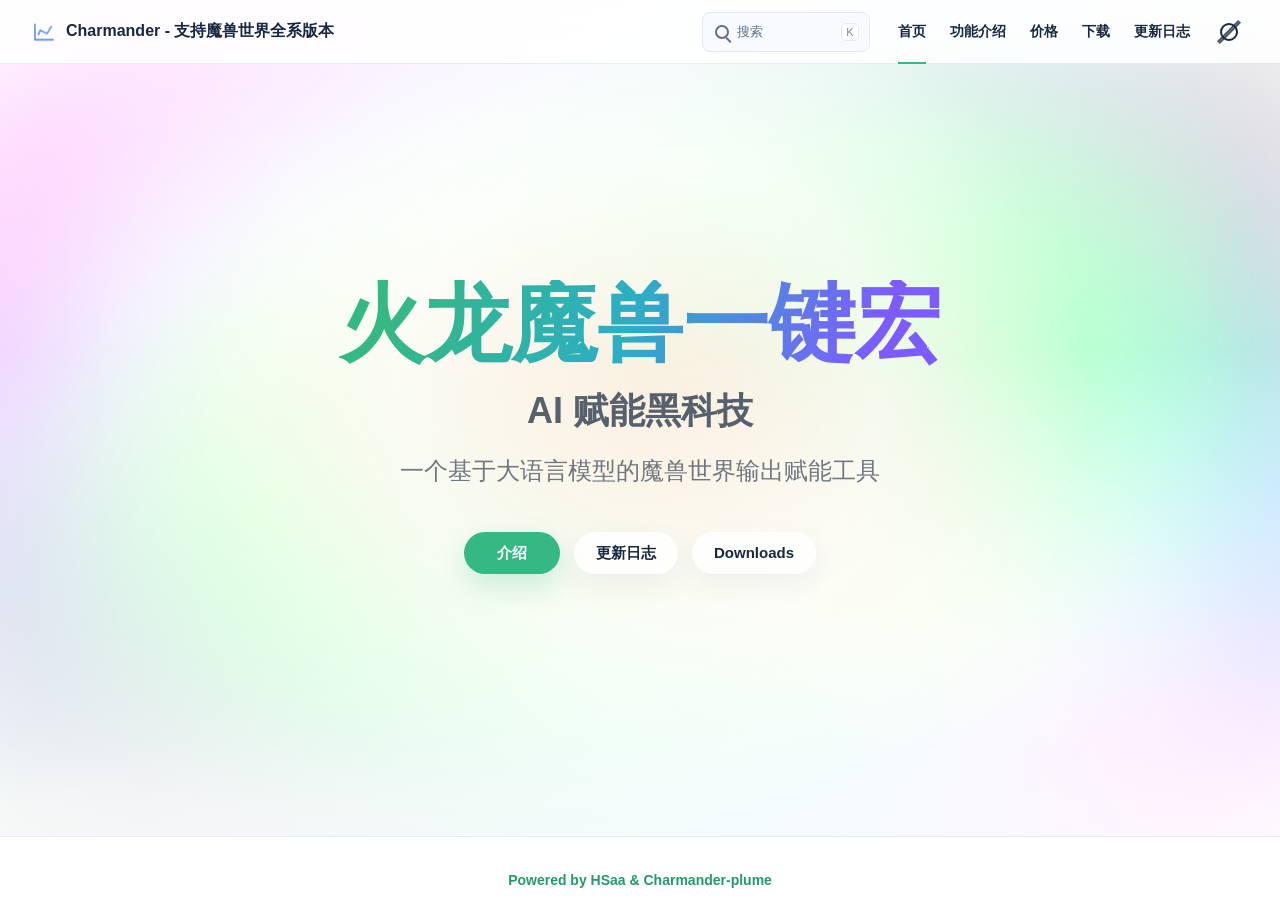
==== index.html @ b6beabe9 "Initial static site deployment" ====
<!doctype html>
<html lang="zh-Hans">
  <head>
    <meta charset="UTF-8" />
    <meta name="viewport" content="width=device-width, initial-scale=1.0" />
    <title>火龙魔兽一键宏 - AI 赋能魔兽世界输出工具 | Charmander</title>
    <meta name="description" content="火龙魔兽一键宏面向魔兽世界正式服、怀旧服和泰坦时光，提供 GSE 一键宏、输出循环、爆发整合、远程调试和售后更新支持。" />
    <meta name="keywords" content="火龙魔兽一键宏,魔兽世界一键宏,GSE宏,魔兽世界输出宏,怀旧服一键宏,正式服一键宏,Charmander" />
    <meta name="robots" content="index,follow" />
    <meta name="author" content="Charmander" />
    <meta name="theme-color" content="#39b884" />
    <link rel="canonical" href="https://www.aiomg.vip/" />
    <link rel="icon" href="./appicon.png" />
    <link rel="preload" as="image" href="./appicon.png" />
    <meta property="og:type" content="website" />
    <meta property="og:locale" content="zh_CN" />
    <meta property="og:site_name" content="Charmander" />
    <meta property="og:title" content="火龙魔兽一键宏 - AI 赋能黑科技" />
    <meta property="og:description" content="支持魔兽世界全系版本的 GSE 一键宏工具，覆盖输出循环、爆发整合、远程调试和售后更新。" />
    <meta property="og:url" content="https://www.aiomg.vip/" />
    <meta property="og:image" content="https://www.aiomg.vip/appicon.png" />
    <meta name="twitter:card" content="summary" />
    <meta name="twitter:title" content="火龙魔兽一键宏" />
    <meta name="twitter:description" content="支持魔兽世界全系版本的 GSE 一键宏工具。" />
    <meta name="twitter:image" content="https://www.aiomg.vip/appicon.png" />
    <script type="application/ld+json">
      {
        "@context": "https://schema.org",
        "@type": "SoftwareApplication",
        "name": "火龙魔兽一键宏",
        "url": "https://www.aiomg.vip/",
        "applicationCategory": "GameApplication",
        "operatingSystem": "Windows",
        "description": "面向魔兽世界正式服、怀旧服和泰坦时光的 GSE 一键宏工具。",
        "publisher": {
          "@type": "Organization",
          "name": "Charmander",
          "logo": {
            "@type": "ImageObject",
            "url": "https://www.aiomg.vip/appicon.png"
          }
        }
      }
    </script>
    <link rel="stylesheet" href="./styles.css?v=20260611-1" />
  </head>
  <body class="home">
    <header class="navbar">
      <div class="navbar-inner">
        <a class="brand" href="./index.html" aria-label="Charmander - 支持魔兽世界全系版本">
          <span class="brand-mark" aria-hidden="true"><img src="./appicon.png" alt="" width="24" height="24" /></span>
          <span class="brand-text">Charmander - 支持魔兽世界全系版本</span>
        </a>
        <div class="nav-right">
          <div class="search" aria-label="搜索"><span class="search-icon" aria-hidden="true"></span><span>搜索</span><kbd>K</kbd></div>
          <nav class="main-nav" aria-label="主导航">
            <a class="active" href="./index.html" aria-current="page">首页</a>
            <a href="./features.html">功能介绍</a>
            <a href="./pricing.html">价格</a>
            <a href="./download.html">下载</a>
            <a href="./changelog.html">更新日志</a>
          </nav>
          <div class="appearance" aria-label="外观" aria-hidden="true"></div>
        </div>
      </div>
    </header>

    <main id="main">
      <section class="hero" aria-labelledby="hero-title">
        <div class="bg-filter" aria-hidden="true">
          <canvas id="tint-plate" width="36" height="36"></canvas>
        </div>
        <div class="hero-content">
          <h1 id="hero-title">火龙魔兽一键宏</h1>
          <p class="tagline">AI 赋能黑科技</p>
          <p class="description">一个基于大语言模型的魔兽世界输出赋能工具</p>
          <div class="actions" aria-label="主要操作">
            <a class="btn primary" href="./features.html">介绍</a>
            <a class="btn secondary" href="./changelog.html">更新日志</a>
            <a class="btn secondary" href="./download.html">Downloads</a>
          </div>
        </div>
      </section>
    </main>

    <footer class="footer">
      <span>Powered by HSaa &amp; Charmander-plume</span>
    </footer>
    <script src="./script.js?v=20260611-1" defer></script>
  </body>
</html>
---- styles.css ----
:root {
  --bg: #ffffff;
  --bg-soft: #f7fbff;
  --bg-card: rgba(255, 255, 255, .88);
  --text: #18283f;
  --muted: #607086;
  --muted-2: #7a8798;
  --line: #e5ebf4;
  --brand: #36b883;
  --brand-dark: #239a68;
  --blue: #3369ff;
  --cyan: #21b9ee;
  --violet: #7c5cff;
  --danger: #e5484d;
  --shadow: 0 16px 44px rgba(28, 46, 74, .08);
  --shadow-soft: 0 10px 30px rgba(28, 46, 74, .06);
  --radius: 8px;
  --header-height: 64px;
  color: var(--text);
  background: var(--bg);
  font-family: ui-sans-serif, -apple-system, BlinkMacSystemFont, "Segoe UI", "PingFang SC", "Microsoft YaHei", "Noto Sans CJK SC", Arial, sans-serif;
}

* {
  box-sizing: border-box;
}

html {
  min-width: 320px;
  background: var(--bg);
  scroll-padding-top: var(--header-height);
}

body {
  margin: 0;
  min-height: 100vh;
  color: var(--text);
  background:
    radial-gradient(circle at 18% 12%, rgba(51, 105, 255, .12), transparent 30%),
    radial-gradient(circle at 82% 16%, rgba(54, 184, 131, .12), transparent 30%),
    linear-gradient(180deg, #f8fcff 0%, #fff 420px);
  font-family: inherit;
  font-size: 16px;
  line-height: 1.65;
  text-rendering: optimizeLegibility;
  -webkit-font-smoothing: antialiased;
}

body.home {
  background: #fff;
}

a {
  color: inherit;
  text-decoration: none;
}

img {
  max-width: 100%;
  height: auto;
}

.navbar {
  position: fixed;
  inset: 0 0 auto;
  z-index: 50;
  height: var(--header-height);
  border-bottom: 1px solid var(--line);
  background: rgba(255, 255, 255, .88);
  backdrop-filter: saturate(180%) blur(14px);
}

.navbar-inner {
  display: flex;
  align-items: center;
  justify-content: space-between;
  max-width: 1376px;
  height: 100%;
  margin: 0 auto;
  padding: 0 32px;
}

.brand {
  display: inline-flex;
  align-items: center;
  min-width: 0;
  height: 100%;
  font-size: 16px;
  font-weight: 800;
  white-space: nowrap;
}

.brand-mark {
  display: inline-flex;
  flex: 0 0 auto;
  width: 24px;
  height: 24px;
  margin-right: 10px;
}

.brand-mark img {
  display: block;
  width: 24px;
  height: 24px;
}

.brand-text {
  overflow: hidden;
  text-overflow: ellipsis;
}

.nav-right,
.main-nav {
  display: flex;
  align-items: center;
  height: 100%;
}

.nav-right {
  gap: 8px;
}

.search {
  display: inline-flex;
  align-items: center;
  gap: 8px;
  width: 168px;
  height: 40px;
  margin-right: 8px;
  border: 1px solid var(--line);
  border-radius: var(--radius);
  padding: 0 10px 0 12px;
  color: var(--muted);
  background: rgba(248, 250, 253, .92);
  font-size: 13px;
}

.search-icon {
  width: 14px;
  height: 14px;
  border: 2px solid currentColor;
  border-radius: 50%;
  position: relative;
  flex: 0 0 auto;
}

.search-icon::after {
  content: "";
  position: absolute;
  right: -5px;
  bottom: -4px;
  width: 7px;
  height: 2px;
  border-radius: 999px;
  background: currentColor;
  transform: rotate(45deg);
}

.search span:nth-child(2) {
  min-width: 0;
  flex: 1;
  overflow: hidden;
  text-overflow: ellipsis;
  white-space: nowrap;
}

kbd {
  min-width: 18px;
  height: 18px;
  border: 1px solid var(--line);
  border-radius: 4px;
  padding: 0 4px;
  color: var(--muted-2);
  background: #fff;
  font: inherit;
  font-size: 11px;
  line-height: 16px;
  text-align: center;
}

.main-nav a {
  position: relative;
  display: inline-flex;
  align-items: center;
  height: 100%;
  padding: 0 12px;
  color: var(--text);
  font-size: 14px;
  font-weight: 700;
}

.main-nav a:hover {
  color: var(--brand);
}

.main-nav a.active::after {
  content: "";
  position: absolute;
  right: 12px;
  bottom: -1px;
  left: 12px;
  height: 2px;
  background: var(--brand);
}

.appearance {
  position: relative;
  width: 38px;
  height: 38px;
  border-radius: 50%;
}

.appearance::before,
.appearance::after {
  content: "";
  position: absolute;
  inset: 10px;
  border: 2px solid var(--text);
  border-radius: 50%;
}

.appearance::after {
  inset: 4px 17px;
  border-width: 0 2px;
  border-radius: 0;
  transform: rotate(45deg);
  opacity: .8;
}

.footer {
  border-top: 1px solid var(--line);
  padding: 32px 24px;
  color: var(--muted);
  text-align: center;
  font-size: 14px;
}

.footer span {
  color: var(--brand-dark);
  font-weight: 700;
}

.section-kicker {
  margin: 0 0 12px;
  color: var(--brand);
  font-size: 13px;
  font-weight: 900;
  letter-spacing: 0;
}

.page-hero h1,
.hero h1 {
  letter-spacing: 0;
}

.home .footer {
  background: #fff;
}

.hero {
  position: relative;
  display: grid;
  place-items: center;
  min-height: calc(100vh - 64px);
  padding: calc(var(--header-height) + 60px) 24px 106px;
  overflow: hidden;
  text-align: center;
}

.bg-filter,
.bg-filter canvas {
  position: absolute;
  inset: 0;
  width: 100%;
  height: 100%;
}

.bg-filter canvas {
  image-rendering: auto;
  filter: blur(52px) saturate(1.22);
  transform: scale(1.12);
}

.bg-filter::after {
  content: "";
  position: absolute;
  inset: 0;
  background:
    radial-gradient(circle at 50% 47%, rgba(255, 255, 255, .36), rgba(255, 255, 255, .62) 31%, transparent 58%),
    linear-gradient(180deg, rgba(255, 255, 255, .72), rgba(255, 255, 255, .08) 42%, rgba(255, 255, 255, .82) 96%);
}

.hero-content {
  position: relative;
  z-index: 1;
  display: grid;
  justify-items: center;
}

.hero h1 {
  margin: 0;
  font-size: clamp(48px, 7vw, 86px);
  font-weight: 900;
  line-height: 1;
  background: linear-gradient(110deg, var(--brand) 10%, #2caec4 48%, var(--violet) 88%);
  -webkit-background-clip: text;
  background-clip: text;
  color: transparent;
}

.tagline {
  margin: 22px 0 0;
  color: rgba(24, 40, 63, .72);
  font-size: clamp(25px, 3.2vw, 36px);
  font-weight: 900;
  line-height: 1.25;
}

.description {
  max-width: 720px;
  margin: 18px 0 0;
  color: rgba(24, 40, 63, .62);
  font-size: clamp(18px, 2.1vw, 24px);
  font-weight: 500;
}

.actions {
  display: flex;
  justify-content: center;
  flex-wrap: wrap;
  gap: 14px;
  margin-top: 42px;
}

.btn {
  display: inline-flex;
  align-items: center;
  justify-content: center;
  min-width: 96px;
  min-height: 42px;
  border-radius: 999px;
  padding: 0 22px;
  font-size: 15px;
  font-weight: 900;
}

.btn.primary {
  color: #fff;
  background: var(--brand);
  box-shadow: 0 12px 30px rgba(54, 184, 131, .24);
}

.btn.secondary {
  color: var(--text);
  background: rgba(255, 255, 255, .84);
  box-shadow: var(--shadow-soft);
}

.feature-main,
.shop-main,
.download-main,
.changelog-main {
  max-width: 1160px;
  min-height: calc(100vh - var(--header-height));
  margin: 0 auto;
  padding: calc(var(--header-height) + 58px) 32px 76px;
}

.page-hero {
  display: grid;
  grid-template-columns: minmax(0, 1fr) 310px;
  gap: 34px;
  align-items: end;
  padding-bottom: 30px;
}

.page-hero h1 {
  max-width: 800px;
  margin: 0;
  color: var(--text);
  font-size: clamp(38px, 5vw, 56px);
  font-weight: 900;
  line-height: 1.1;
}

.lead,
.page-hero p:not(.section-kicker),
.download-hero-copy > p:not(.section-kicker),
.changelog-hero p:not(.section-kicker) {
  max-width: 740px;
  margin: 18px 0 0;
  color: var(--muted);
  font-size: 18px;
  line-height: 1.8;
}

.feature-hero h1 {
  background: linear-gradient(115deg, var(--brand) 18%, #2ab7c8 54%, var(--violet) 88%);
  -webkit-background-clip: text;
  background-clip: text;
  color: transparent;
}

.feature-hero-panel,
.release-summary,
.download-version-card,
.feature-section.clean,
.feature-section.tips,
.feature-section.compliance,
.shop-panel,
.download-panel,
.download-support,
.release-grid div,
.release-card,
.download-card {
  border: 1px solid var(--line);
  border-radius: var(--radius);
  background: var(--bg-card);
  box-shadow: var(--shadow-soft);
}

.feature-hero-panel,
.release-summary,
.download-version-card {
  padding: 22px;
}

.feature-hero-panel div {
  padding: 14px 0;
  border-bottom: 1px solid var(--line);
}

.feature-hero-panel div:first-child {
  padding-top: 0;
}

.feature-hero-panel div:last-child {
  padding-bottom: 0;
  border-bottom: 0;
}

.panel-label,
.release-summary span,
.release-summary em,
.download-version-card span,
.download-version-card em {
  display: block;
  color: var(--muted-2);
  font-size: 13px;
  font-style: normal;
  font-weight: 800;
}

.feature-hero-panel strong {
  color: var(--text);
  font-size: 16px;
}

.feature-section {
  border-top: 1px solid var(--line);
  padding: 44px 0;
}

.feature-section.clean,
.feature-section.tips,
.feature-section.compliance {
  border-top: 1px solid var(--line);
  margin: 18px 0 36px;
  padding: 30px;
}

.section-heading {
  margin-bottom: 24px;
}

.section-heading h2,
.feature-section h2 {
  margin: 0;
  color: var(--text);
  font-size: 30px;
  font-weight: 900;
  line-height: 1.25;
}

.rich-copy {
  display: grid;
  grid-template-columns: repeat(2, minmax(0, 1fr));
  gap: 22px;
}

.rich-copy p,
.feature-section p {
  margin: 0;
  color: var(--muted);
  line-height: 1.85;
}

.capability-grid {
  display: grid;
  grid-template-columns: repeat(3, minmax(0, 1fr));
  gap: 16px;
}

.capability-card,
.audience-list div,
.support-item {
  border: 1px solid var(--line);
  border-radius: var(--radius);
  background: #fff;
  box-shadow: 0 10px 28px rgba(28, 46, 74, .05);
}

.capability-card {
  min-height: 230px;
  padding: 24px;
}

.card-index,
.download-card-icon,
.release-version {
  display: inline-flex;
  align-items: center;
  justify-content: center;
  border-radius: 999px;
  color: #fff;
  background: var(--blue);
  font-size: 13px;
  font-weight: 900;
}

.card-index {
  min-width: 38px;
  height: 28px;
}

.capability-card h3 {
  margin: 18px 0 10px;
  font-size: 22px;
  line-height: 1.3;
}

.capability-card p {
  color: var(--muted);
}

.split,
.compliance {
  display: grid;
  grid-template-columns: 280px minmax(0, 1fr);
  gap: 40px;
  align-items: start;
}

.split-heading {
  display: grid;
  align-content: start;
  gap: 10px;
}

.split-heading h2 {
  margin: 0;
}

.audience-list {
  display: grid;
  gap: 12px;
}

.audience-list div,
.support-item {
  padding: 18px 20px;
}

.audience-list strong {
  display: block;
  margin-bottom: 4px;
  font-size: 17px;
}

.audience-list span,
.support-item {
  color: var(--muted);
  line-height: 1.7;
}

.support-grid {
  display: grid;
  grid-template-columns: repeat(5, minmax(0, 1fr));
  gap: 14px;
}

.support-item {
  min-height: 128px;
  font-weight: 800;
}

.compliance {
  background: #fff8e8;
}

.tips span {
  display: inline-block;
  margin-top: 12px;
  color: var(--text);
  font-size: 14px;
  font-weight: 900;
}

.shop-header {
  display: flex;
  align-items: center;
  justify-content: space-between;
  gap: 24px;
  min-height: 104px;
  border-radius: var(--radius);
  padding: 24px 28px;
  color: #fff;
  background: linear-gradient(120deg, #2f66ff 0%, #4f83ff 48%, #22b8ee 100%);
  box-shadow: 0 18px 42px rgba(51, 105, 255, .22);
}

.shop-title {
  display: flex;
  align-items: center;
  gap: 16px;
}

.shop-logo {
  display: grid;
  place-items: center;
  width: 54px;
  height: 54px;
  border-radius: 14px;
  background: rgba(255, 255, 255, .92);
}

.shop-title h1 {
  margin: 0;
  font-size: 30px;
  font-weight: 900;
  line-height: 1.2;
}

.shop-title p {
  margin: 6px 0 0;
  color: rgba(255, 255, 255, .86);
  font-size: 14px;
}

.shop-actions,
.download-contact-list {
  display: flex;
  align-items: center;
  justify-content: flex-end;
  gap: 12px;
  flex-wrap: wrap;
}

.online-badge {
  position: relative;
  display: inline-flex;
  align-items: center;
  gap: 9px;
  min-height: 46px;
  border: 1px solid rgba(255, 255, 255, .72);
  border-radius: 999px;
  padding: 6px 14px 6px 8px;
  color: #12243d;
  background: rgba(255, 255, 255, .94);
  box-shadow: 0 10px 24px rgba(16, 38, 95, .12);
  font-size: 14px;
  font-weight: 800;
}

.contact-icon {
  position: relative;
  display: inline-grid;
  place-items: center;
  flex: 0 0 auto;
  width: 32px;
  height: 32px;
  border-radius: 50%;
  color: #fff;
  box-shadow: 0 6px 14px rgba(16, 38, 95, .18);
}

.qq-logo {
  background: linear-gradient(145deg, #35b9ff, #1172e8);
}

.qq-logo::before {
  content: "QQ";
  font-size: 11px;
  font-weight: 900;
}

.wechat-logo {
  background: linear-gradient(145deg, #2dd875, #08a84f);
}

.wechat-logo::before,
.wechat-logo::after {
  content: "";
  position: absolute;
  border-radius: 50%;
  background: #fff;
}

.wechat-logo::before {
  left: 7px;
  top: 9px;
  width: 14px;
  height: 10px;
}

.wechat-logo::after {
  right: 7px;
  bottom: 8px;
  width: 12px;
  height: 9px;
}

.contact-copy {
  display: grid;
  gap: 1px;
  min-width: 0;
  line-height: 1.12;
  text-align: left;
}

.contact-copy em {
  color: #526273;
  font-size: 12px;
  font-style: normal;
  font-weight: 800;
}

.contact-copy strong {
  color: #10233d;
  font-size: 14px;
  font-weight: 900;
  white-space: nowrap;
}

.contact-qr-popover {
  position: absolute;
  top: calc(100% + 12px);
  left: 50%;
  z-index: 80;
  width: 220px;
  border: 1px solid rgba(255, 255, 255, .74);
  border-radius: var(--radius);
  padding: 10px;
  background: #fff;
  box-shadow: 0 18px 42px rgba(16, 38, 95, .22);
  opacity: 0;
  pointer-events: none;
  transform: translate(-50%, -6px);
  transition: opacity .16s ease, transform .16s ease;
}

.contact-qr-popover::before {
  content: "";
  position: absolute;
  top: -7px;
  left: 50%;
  width: 12px;
  height: 12px;
  background: #fff;
  transform: translateX(-50%) rotate(45deg);
}

.contact-qr-popover img {
  display: block;
  width: 100%;
  border-radius: 6px;
}

.online-badge:hover .contact-qr-popover,
.online-badge:focus-within .contact-qr-popover {
  opacity: 1;
  transform: translate(-50%, 0);
}

.shop-panel {
  padding: 24px;
  margin-top: 18px;
}

.shop-section-title {
  display: flex;
  align-items: center;
  gap: 10px;
  margin-bottom: 18px;
}

.shop-section-title h2 {
  margin: 0;
  padding-left: 14px;
  border-left: 4px solid var(--blue);
  color: #172b4d;
  font-size: 20px;
  font-weight: 900;
  line-height: 1.3;
}

.shop-section-title.compact h2 {
  font-size: 20px;
}

.merchant-row {
  display: flex;
  align-items: center;
  flex-wrap: wrap;
  gap: 7px;
  color: #4b5565;
}

.merchant-row strong {
  color: var(--blue);
}

.merchant-row em {
  margin-left: 14px;
  color: var(--danger);
  font-style: normal;
  font-weight: 800;
}

.cert-icon {
  display: inline-grid;
  place-items: center;
  width: 18px;
  height: 18px;
  border-radius: 50%;
  color: #fff;
  background: var(--blue);
  font-size: 12px;
  font-weight: 900;
}

.shop-searchbar {
  display: flex;
  align-items: center;
  gap: 16px;
}

.shop-searchbar input {
  width: min(420px, 100%);
  height: 42px;
  border: 1px solid var(--line);
  border-radius: 6px;
  padding: 0 18px;
  color: var(--text);
  background: #fff;
  font: inherit;
}

.shop-searchbar span {
  display: inline-flex;
  align-items: center;
  justify-content: center;
  min-width: 108px;
  height: 38px;
  border-radius: 999px;
  color: #fff;
  background: linear-gradient(0deg, #2a62ff, #4e7dff);
  font-weight: 900;
}

.category-cards,
.goods-grid,
.pay-options {
  display: grid;
  grid-template-columns: repeat(4, minmax(0, 1fr));
  gap: 14px;
}

.shop-category,
.goods-card {
  position: relative;
  overflow: hidden;
  border: 1px solid var(--line);
  border-radius: var(--radius);
  background: #fff;
  transition: border-color .16s ease, box-shadow .16s ease, transform .16s ease;
}

.shop-category {
  min-height: 116px;
  padding: 22px 20px;
  cursor: pointer;
}

.shop-category::after {
  content: "";
  position: absolute;
  right: -24px;
  bottom: -24px;
  width: 76px;
  height: 76px;
  border-radius: 22px;
  background: linear-gradient(135deg, rgba(51, 105, 255, .18), rgba(38, 194, 255, .12));
  transform: rotate(18deg);
}

.shop-category.active,
.goods-card.selected {
  border-color: var(--blue);
  box-shadow: 0 12px 28px rgba(51, 105, 255, .13);
}

.shop-category:hover,
.goods-card:hover {
  border-color: var(--blue);
}

.shop-category h3,
.goods-card h3 {
  position: relative;
  z-index: 1;
  margin: 0;
  color: #172b4d;
  font-size: 18px;
  font-weight: 900;
  line-height: 1.35;
}

.shop-category p {
  position: relative;
  z-index: 1;
  margin: 8px 0 0;
  color: var(--muted);
}

.goods-card {
  min-height: 150px;
  padding: 26px 22px;
  cursor: pointer;
}

.goods-head {
  display: grid;
  gap: 12px;
}

.goods-card h3 {
  min-height: 48px;
  word-break: keep-all;
}

.goods-card strong {
  color: var(--blue);
  font-size: 28px;
  font-weight: 900;
  line-height: 1;
  white-space: nowrap;
}

.goods-card > span {
  display: inline-flex;
  margin-top: 12px;
  color: #00a553;
  font-size: 17px;
  font-weight: 800;
}

.goods-card.selected::after {
  content: "✓";
  position: absolute;
  right: 0;
  bottom: 0;
  display: grid;
  place-items: end center;
  width: 42px;
  height: 42px;
  padding-bottom: 3px;
  color: #fff;
  background: linear-gradient(135deg, transparent 0 49%, var(--blue) 50%);
  font-weight: 900;
}

.icon-title > span {
  display: inline-grid;
  place-items: center;
  width: 28px;
  height: 28px;
  border-radius: 8px;
  color: #fff;
  background: var(--blue);
  font-weight: 900;
}

.shop-description {
  border-radius: var(--radius);
  padding: 20px;
  color: var(--muted);
  background: #f7faff;
}

.shop-description p {
  margin: 0;
}

.shop-description p + p {
  margin-top: 10px;
}

.checkout-panel h2 {
  margin: 0 0 18px;
  color: #172b4d;
  font-size: 20px;
}

.pay-options {
  grid-template-columns: repeat(4, minmax(0, 1fr));
}

.pay-method {
  display: inline-flex;
  align-items: center;
  justify-content: center;
  gap: 9px;
  min-height: 48px;
  border: 1px solid var(--line);
  border-radius: 8px;
  padding: 0 12px;
  color: #263a55;
  background: #f8fbff;
  font-weight: 800;
  text-align: center;
}

.pay-icon {
  display: inline-grid;
  place-items: center;
  flex: 0 0 auto;
  width: 24px;
  height: 24px;
  border-radius: 7px;
  color: #fff;
  font-style: normal;
  font-size: 13px;
  font-weight: 900;
}

.pay-icon.wechat { background: #12b86a; }
.pay-icon.alipay { background: #1678ff; }
.pay-icon.union { background: #c04f7b; }
.pay-icon.bank { background: #2457c5; }
.pay-icon.digital { background: #c74d68; }
.pay-icon.visa { background: #2457c5; }
.pay-icon.usdt { background: #22a699; }
.pay-icon.direct { background: #d6a121; }
.pay-icon.wechat::before { content: "微"; }
.pay-icon.alipay::before { content: "支"; }
.pay-icon.union::before { content: "银"; }
.pay-icon.bank::before { content: "卡"; }
.pay-icon.digital::before { content: "数"; }
.pay-icon.visa::before { content: "V"; }
.pay-icon.usdt::before { content: "U"; }
.pay-icon.direct::before { content: "¥"; }

.release-summary strong,
.download-version-card strong {
  display: block;
  margin: 8px 0;
  color: var(--blue);
  font-size: 36px;
  line-height: 1;
}

.release-grid {
  display: grid;
  grid-template-columns: repeat(3, minmax(0, 1fr));
  gap: 14px;
  margin-bottom: 22px;
}

.release-grid div {
  padding: 18px 20px;
}

.release-grid strong {
  display: block;
  font-size: 17px;
}

.release-grid span {
  display: block;
  margin-top: 5px;
  color: var(--muted);
  font-size: 14px;
}

.changelog-layout {
  display: grid;
  grid-template-columns: 190px minmax(0, 1fr);
  gap: 26px;
  align-items: start;
}

.release-filter {
  position: sticky;
  top: calc(var(--header-height) + 18px);
  display: grid;
  gap: 8px;
  border: 1px solid var(--line);
  border-radius: var(--radius);
  padding: 12px;
  background: rgba(255, 255, 255, .9);
  box-shadow: var(--shadow-soft);
}

.release-filter button {
  border: 0;
  border-radius: 6px;
  padding: 10px 12px;
  color: #4b5565;
  background: transparent;
  cursor: pointer;
  font: inherit;
  font-size: 14px;
  font-weight: 800;
  text-align: left;
}

.release-filter button:hover {
  color: var(--blue);
  background: #eef4ff;
}

.release-filter button.active {
  color: #fff;
  background: var(--blue);
}

.timeline {
  position: relative;
  display: grid;
  gap: 16px;
}

.timeline::before {
  content: "";
  position: absolute;
  top: 18px;
  bottom: 18px;
  left: 13px;
  width: 2px;
  background: linear-gradient(180deg, var(--blue), rgba(51, 105, 255, .08));
}

.release-card {
  position: relative;
  margin-left: 42px;
  padding: 24px 26px;
}

.release-card[hidden] {
  display: none;
}

.release-card::before {
  content: "";
  position: absolute;
  top: 28px;
  left: -36px;
  width: 16px;
  height: 16px;
  border: 4px solid #fff;
  border-radius: 50%;
  background: var(--blue);
  box-shadow: 0 0 0 1px rgba(51, 105, 255, .28);
}

.release-card.latest {
  border-color: rgba(51, 105, 255, .55);
  box-shadow: 0 16px 40px rgba(51, 105, 255, .12);
}

.release-meta {
  display: flex;
  align-items: center;
  flex-wrap: wrap;
  gap: 10px;
  margin-bottom: 12px;
}

.release-version {
  padding: 4px 10px;
}

.release-meta time {
  color: var(--muted);
  font-size: 13px;
  font-weight: 800;
}

.release-meta em {
  border-radius: 999px;
  padding: 4px 10px;
  color: #0d8a4f;
  background: #e9fbf2;
  font-size: 13px;
  font-style: normal;
  font-weight: 900;
}

.release-meta em.feature { color: #2855c8; background: #eef4ff; }
.release-meta em.fix { color: #b7791f; background: #fff7df; }
.release-meta em.class { color: #8a4fd1; background: #f4ecff; }
.release-meta em.support { color: #b83280; background: #fff0f7; }

.release-card h2 {
  margin: 0 0 14px;
  color: #172b4d;
  font-size: 22px;
  line-height: 1.35;
}

.release-card ul {
  display: grid;
  gap: 8px;
  margin: 0;
  padding-left: 20px;
  color: #4b5565;
  line-height: 1.75;
}

.release-pagination {
  grid-column: 2;
  display: flex;
  align-items: center;
  justify-content: center;
  flex-wrap: wrap;
  gap: 8px;
  margin-top: 22px;
}

.release-pagination[hidden] {
  display: none;
}

.release-pagination button {
  min-width: 40px;
  height: 38px;
  border: 1px solid var(--line);
  border-radius: 999px;
  padding: 0 14px;
  color: var(--text);
  background: #fff;
  cursor: pointer;
  font: inherit;
  font-size: 14px;
  font-weight: 900;
  box-shadow: 0 8px 22px rgba(28, 46, 74, .05);
}

.release-pagination button:hover:not(:disabled),
.release-pagination button.active {
  border-color: var(--blue);
  color: #fff;
  background: var(--blue);
}

.release-pagination button:disabled {
  cursor: not-allowed;
  opacity: .42;
}

.download-actions {
  display: flex;
  align-items: center;
  flex-wrap: wrap;
  gap: 14px;
  margin-top: 28px;
}

.download-primary,
.download-resource a {
  display: inline-flex;
  align-items: center;
  justify-content: center;
  gap: 9px;
  border-radius: 999px;
  color: #fff;
  background: linear-gradient(135deg, var(--blue), var(--cyan));
  font-weight: 900;
  box-shadow: 0 16px 32px rgba(51, 105, 255, .25);
}

.download-primary {
  min-height: 48px;
  padding: 0 24px;
  font-size: 16px;
}

.download-primary-icon {
  display: inline-grid;
  place-items: center;
  width: 24px;
  height: 24px;
  border-radius: 50%;
  color: var(--blue);
  background: #fff;
}

.download-note {
  color: var(--muted);
  font-size: 14px;
  font-weight: 800;
}

.download-version-card a {
  display: inline-flex;
  margin-top: 16px;
  color: var(--brand-dark);
  font-size: 14px;
  font-weight: 900;
}

.download-panel,
.download-support {
  padding: 24px;
}

.download-panel + .download-grid,
.download-grid + .download-panel,
.download-panel + .download-support {
  margin-top: 18px;
}

.download-section-title {
  display: flex;
  align-items: flex-start;
  gap: 12px;
  margin-bottom: 20px;
}

.download-title-icon {
  display: inline-grid;
  flex: 0 0 auto;
  place-items: center;
  width: 30px;
  height: 30px;
  border-radius: 8px;
  color: #fff;
  background: var(--blue);
  font-size: 14px;
  font-weight: 900;
}

.download-section-title h2 {
  margin: 0;
  color: #172b4d;
  font-size: 22px;
  line-height: 1.3;
}

.download-section-title p {
  margin: 6px 0 0;
  color: var(--muted);
}

.download-resource {
  display: flex;
  align-items: center;
  justify-content: space-between;
  gap: 24px;
  border-radius: var(--radius);
  padding: 24px;
  color: #fff;
  background:
    linear-gradient(135deg, rgba(51, 105, 255, .96), rgba(34, 184, 240, .94)),
    radial-gradient(circle at 92% 24%, rgba(255, 255, 255, .24), transparent 28%);
}

.download-resource h3 {
  margin: 10px 0 8px;
  font-size: 28px;
  line-height: 1.25;
}

.download-resource p {
  max-width: 680px;
  margin: 0;
  color: rgba(255, 255, 255, .88);
}

.resource-badge {
  display: inline-flex;
  border-radius: 999px;
  padding: 5px 10px;
  color: #1d5ce8;
  background: #fff;
  font-size: 13px;
  font-weight: 900;
}

.download-resource a {
  flex: 0 0 auto;
  min-width: 136px;
  min-height: 44px;
  color: #235ce9;
  background: #fff;
  box-shadow: none;
}

.download-grid {
  display: grid;
  grid-template-columns: repeat(3, minmax(0, 1fr));
  gap: 16px;
  margin-top: 18px;
}

.download-card {
  padding: 22px;
}

.download-card-icon {
  padding: 4px 9px;
  color: var(--blue);
  background: #eef4ff;
}

.download-card h3 {
  margin: 14px 0 8px;
  color: #172b4d;
  font-size: 20px;
}

.download-card p {
  min-height: 56px;
  margin: 0 0 14px;
  color: var(--muted);
  line-height: 1.65;
}

.download-card strong {
  color: var(--brand-dark);
  font-size: 15px;
}

.step-list {
  display: grid;
  grid-template-columns: repeat(4, minmax(0, 1fr));
  gap: 12px;
}

.step-list div {
  border-radius: var(--radius);
  padding: 18px;
  background: #f7faff;
}

.step-list span {
  display: inline-grid;
  place-items: center;
  width: 28px;
  height: 28px;
  border-radius: 50%;
  color: #fff;
  background: var(--blue);
  font-size: 13px;
  font-weight: 900;
}

.step-list strong {
  display: block;
  margin-top: 12px;
  color: #172b4d;
}

.step-list p {
  margin: 7px 0 0;
  color: var(--muted);
  font-size: 14px;
  line-height: 1.6;
}

.download-support {
  display: grid;
  grid-template-columns: minmax(0, 1fr) auto;
  align-items: center;
  gap: 26px;
  margin-top: 18px;
}

.download-support h2 {
  margin: 0;
  color: #172b4d;
  font-size: 28px;
}

.download-support p:not(.section-kicker) {
  max-width: 640px;
  margin: 10px 0 0;
  color: var(--muted);
}

@media (max-width: 1120px) {
  .navbar-inner {
    padding: 0 24px;
  }

  .search {
    width: 126px;
  }

  .goods-grid,
  .category-cards,
  .pay-options {
    grid-template-columns: repeat(2, minmax(0, 1fr));
  }
}

@media (max-width: 900px) {
  .brand-text {
    max-width: 260px;
  }

  .search {
    display: none;
  }

  .page-hero,
  .split,
  .compliance,
  .rich-copy,
  .changelog-layout,
  .download-support,
  .download-hero {
    grid-template-columns: 1fr;
  }

  .support-grid {
    grid-template-columns: repeat(2, minmax(0, 1fr));
  }

  .capability-grid,
  .release-grid,
  .download-grid {
    grid-template-columns: 1fr;
  }

  .release-filter {
    position: static;
    grid-template-columns: repeat(5, minmax(0, 1fr));
  }

  .release-pagination {
    grid-column: 1;
  }

  .shop-header {
    align-items: flex-start;
    flex-direction: column;
  }
}

@media (max-width: 680px) {
  .navbar-inner {
    padding: 0 16px;
  }

  .brand-text {
    max-width: 168px;
    font-size: 14px;
  }

  .main-nav a:nth-child(n + 3) {
    display: none;
  }

  .appearance {
    display: none;
  }

  .feature-main,
  .shop-main,
  .download-main,
  .changelog-main {
    padding: calc(var(--header-height) + 34px) 16px 58px;
  }

  .hero {
    min-height: calc(100vh - 64px);
    padding: calc(var(--header-height) + 34px) 18px 80px;
  }

  .feature-section.clean,
  .feature-section.tips,
  .feature-section.compliance,
  .shop-panel,
  .download-panel,
  .download-support,
  .release-card {
    padding: 20px;
  }

  .support-grid,
  .goods-grid,
  .category-cards,
  .pay-options,
  .step-list {
    grid-template-columns: 1fr;
  }

  .release-grid,
  .release-filter {
    grid-template-columns: 1fr;
  }

  .release-card {
    margin-left: 26px;
  }

  .timeline::before {
    left: 4px;
  }

  .release-card::before {
    left: -28px;
  }

  .shop-title {
    align-items: flex-start;
  }

  .shop-actions,
  .download-contact-list,
  .download-actions,
  .shop-searchbar,
  .download-resource {
    align-items: stretch;
    flex-direction: column;
  }

  .online-badge,
  .download-resource a,
  .download-primary {
    width: 100%;
  }

  .contact-qr-popover {
    left: auto;
    right: 0;
    transform: translate(0, -6px);
  }

  .online-badge:hover .contact-qr-popover,
  .online-badge:focus-within .contact-qr-popover {
    transform: translate(0, 0);
  }
}

@media (prefers-reduced-motion: reduce) {
  *,
  *::before,
  *::after {
    animation-duration: .01ms !important;
    animation-iteration-count: 1 !important;
    scroll-behavior: auto !important;
    transition-duration: .01ms !important;
  }
}
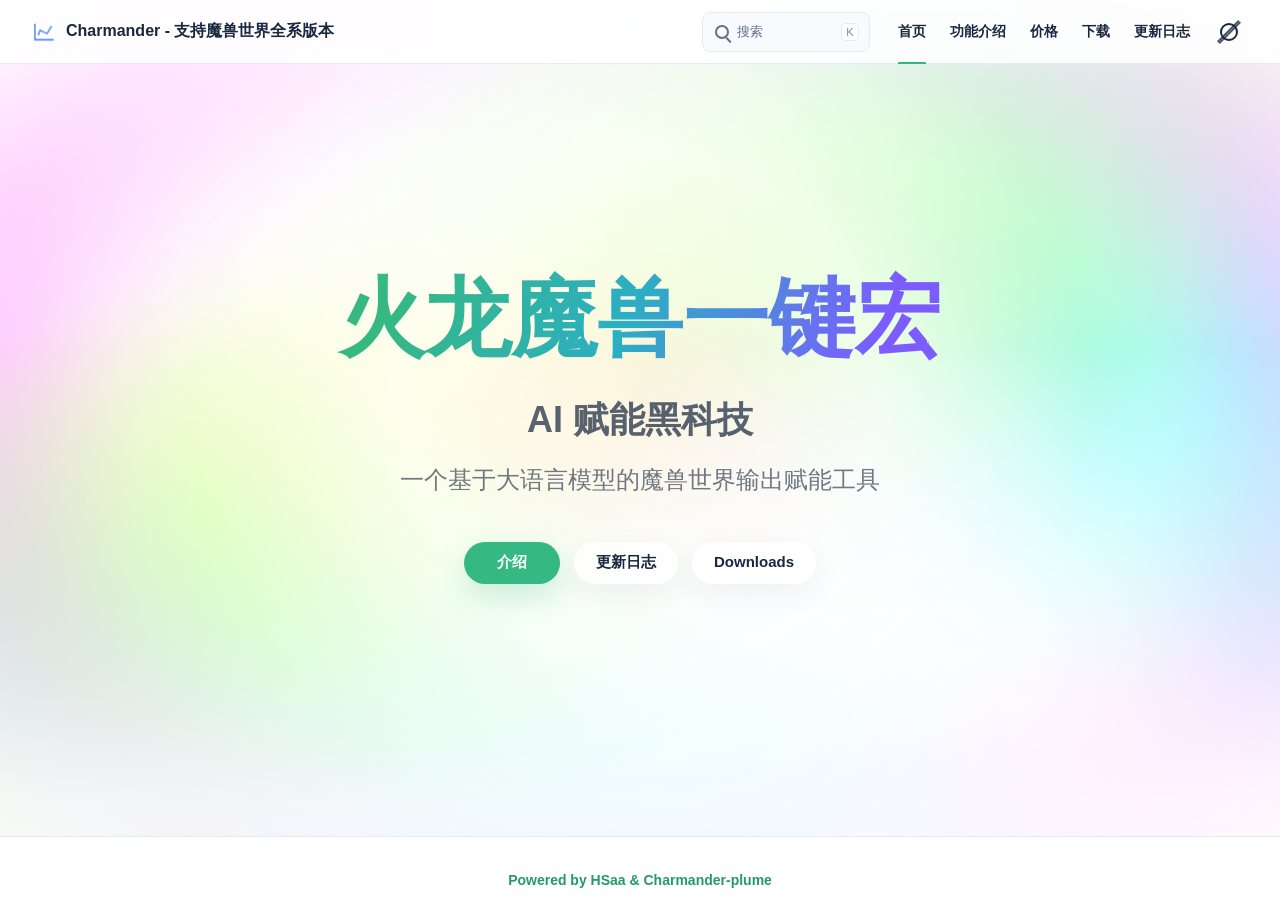
==== commit cabe1770: "Fix homepage background animation and title spacing" ====
--- a/index.html
+++ b/index.html
@@ -42,7 +42,7 @@
         }
       }
     </script>
-    <link rel="stylesheet" href="./styles.css?v=20260611-1" />
+    <link rel="stylesheet" href="./styles.css?v=20260611-2" />
   </head>
   <body class="home">
     <header class="navbar">
@@ -86,6 +86,6 @@
     <footer class="footer">
       <span>Powered by HSaa &amp; Charmander-plume</span>
     </footer>
-    <script src="./script.js?v=20260611-1" defer></script>
+    <script src="./script.js?v=20260611-2" defer></script>
   </body>
 </html>
--- a/styles.css
+++ b/styles.css
@@ -275,10 +275,21 @@
   height: 100%;
 }
 
+.bg-filter {
+  background:
+    radial-gradient(circle at 18% 78%, rgba(65, 216, 132, .42), transparent 34%),
+    radial-gradient(circle at 78% 35%, rgba(142, 96, 255, .34), transparent 35%),
+    radial-gradient(circle at 54% 68%, rgba(67, 169, 255, .34), transparent 38%),
+    linear-gradient(135deg, #eef7ff 0%, #fff1f8 48%, #efffee 100%);
+  animation: heroDrift 14s ease-in-out infinite alternate;
+}
+
 .bg-filter canvas {
   image-rendering: auto;
-  filter: blur(52px) saturate(1.22);
-  transform: scale(1.12);
+  opacity: .92;
+  filter: blur(50px) saturate(1.34);
+  transform: scale(1.14);
+  animation: heroCanvasPulse 8s ease-in-out infinite alternate;
 }
 
 .bg-filter::after {
@@ -299,13 +310,39 @@
 
 .hero h1 {
   margin: 0;
+  display: block;
+  padding: 0 .04em .1em;
   font-size: clamp(48px, 7vw, 86px);
   font-weight: 900;
-  line-height: 1;
+  line-height: 1.12;
   background: linear-gradient(110deg, var(--brand) 10%, #2caec4 48%, var(--violet) 88%);
   -webkit-background-clip: text;
   background-clip: text;
   color: transparent;
+}
+
+@keyframes heroDrift {
+  0% {
+    background-position: 0% 0%, 100% 24%, 50% 80%, 0 0;
+    filter: hue-rotate(0deg);
+  }
+
+  100% {
+    background-position: 9% 7%, 88% 16%, 58% 70%, 0 0;
+    filter: hue-rotate(12deg);
+  }
+}
+
+@keyframes heroCanvasPulse {
+  0% {
+    opacity: .72;
+    transform: scale(1.12) translate3d(-1.5%, 1%, 0);
+  }
+
+  100% {
+    opacity: .96;
+    transform: scale(1.17) translate3d(1.5%, -1%, 0);
+  }
 }
 
 .tagline {
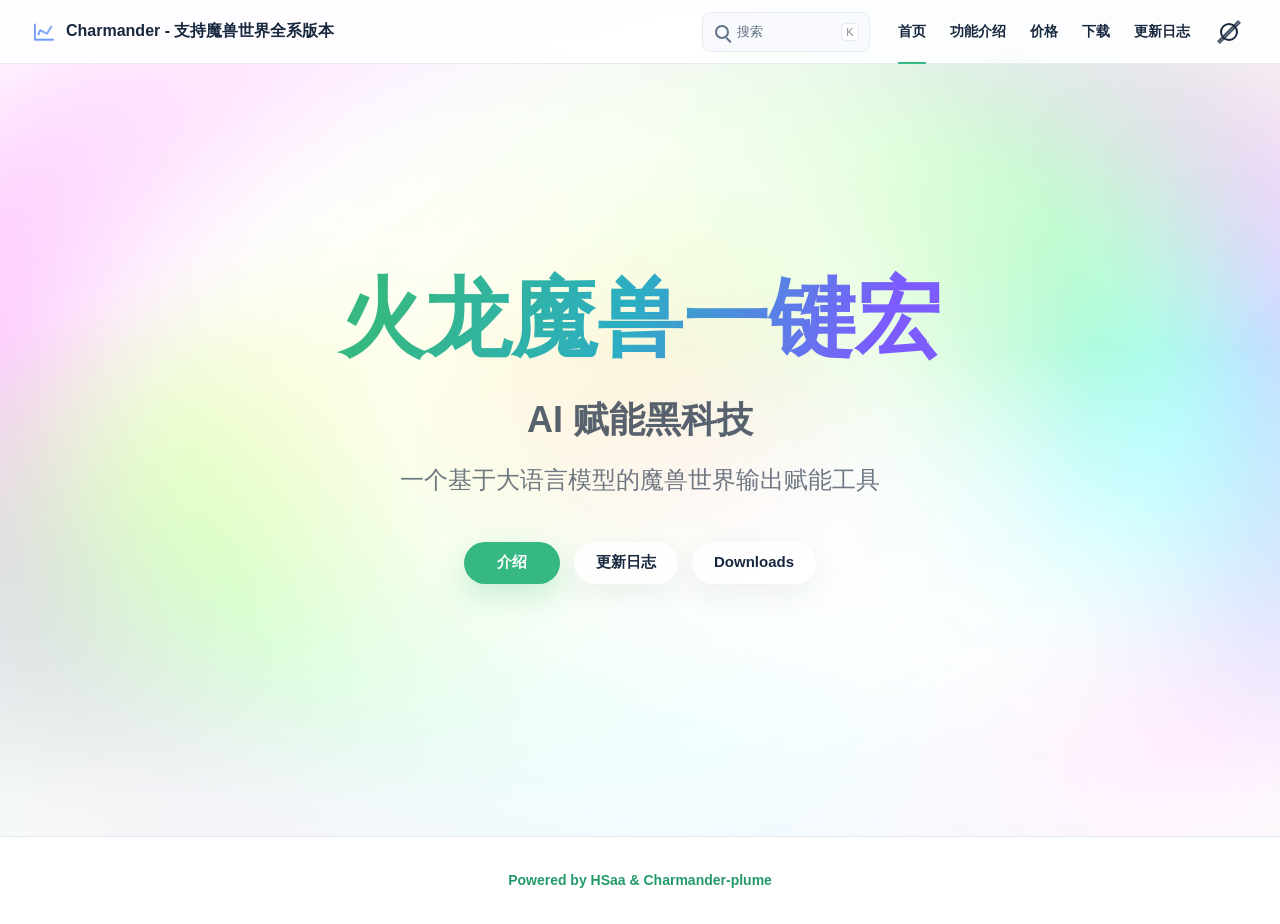
==== commit 33d80dae: "Add purchase link to pricing search panel" ====
--- a/index.html
+++ b/index.html
@@ -42,7 +42,7 @@
         }
       }
     </script>
-    <link rel="stylesheet" href="./styles.css?v=20260611-2" />
+    <link rel="stylesheet" href="./styles.css?v=20260611-3" />
   </head>
   <body class="home">
     <header class="navbar">
--- a/styles.css
+++ b/styles.css
@@ -876,10 +876,19 @@
   font-weight: 900;
 }
 
+.shop-search-row {
+  display: flex;
+  align-items: center;
+  justify-content: space-between;
+  gap: 16px;
+}
+
 .shop-searchbar {
   display: flex;
   align-items: center;
+  flex: 1 1 auto;
   gap: 16px;
+  min-width: 0;
 }
 
 .shop-searchbar input {
@@ -903,6 +912,56 @@
   color: #fff;
   background: linear-gradient(0deg, #2a62ff, #4e7dff);
   font-weight: 900;
+}
+
+.shop-buy-link {
+  display: inline-flex;
+  align-items: center;
+  justify-content: center;
+  flex: 0 0 auto;
+  gap: 10px;
+  min-width: 190px;
+  min-height: 48px;
+  border-radius: 999px;
+  padding: 0 22px;
+  color: #fff;
+  background: linear-gradient(135deg, #22c55e 0%, #16a3ff 100%);
+  box-shadow: 0 16px 30px rgba(21, 128, 61, .26);
+  font-weight: 900;
+  text-decoration: none;
+  transition: transform .16s ease, box-shadow .16s ease, filter .16s ease;
+}
+
+.shop-buy-link::before {
+  content: "";
+  width: 18px;
+  height: 18px;
+  border-radius: 6px;
+  background:
+    linear-gradient(#fff, #fff) 50% 62% / 10px 2px no-repeat,
+    linear-gradient(#fff, #fff) 50% 45% / 10px 2px no-repeat,
+    radial-gradient(circle at 35% 78%, #fff 0 2px, transparent 2.5px),
+    radial-gradient(circle at 68% 78%, #fff 0 2px, transparent 2.5px);
+  border: 2px solid rgba(255, 255, 255, .92);
+}
+
+.shop-buy-link span,
+.shop-buy-link strong {
+  color: inherit;
+  line-height: 1.05;
+  white-space: nowrap;
+}
+
+.shop-buy-link strong {
+  font-size: 12px;
+  opacity: .86;
+}
+
+.shop-buy-link:hover,
+.shop-buy-link:focus-visible {
+  filter: saturate(1.08);
+  box-shadow: 0 18px 38px rgba(21, 128, 61, .34);
+  transform: translateY(-1px);
 }
 
 .category-cards,
@@ -1668,6 +1727,7 @@
   .shop-actions,
   .download-contact-list,
   .download-actions,
+  .shop-search-row,
   .shop-searchbar,
   .download-resource {
     align-items: stretch;
@@ -1675,6 +1735,7 @@
   }
 
   .online-badge,
+  .shop-buy-link,
   .download-resource a,
   .download-primary {
     width: 100%;
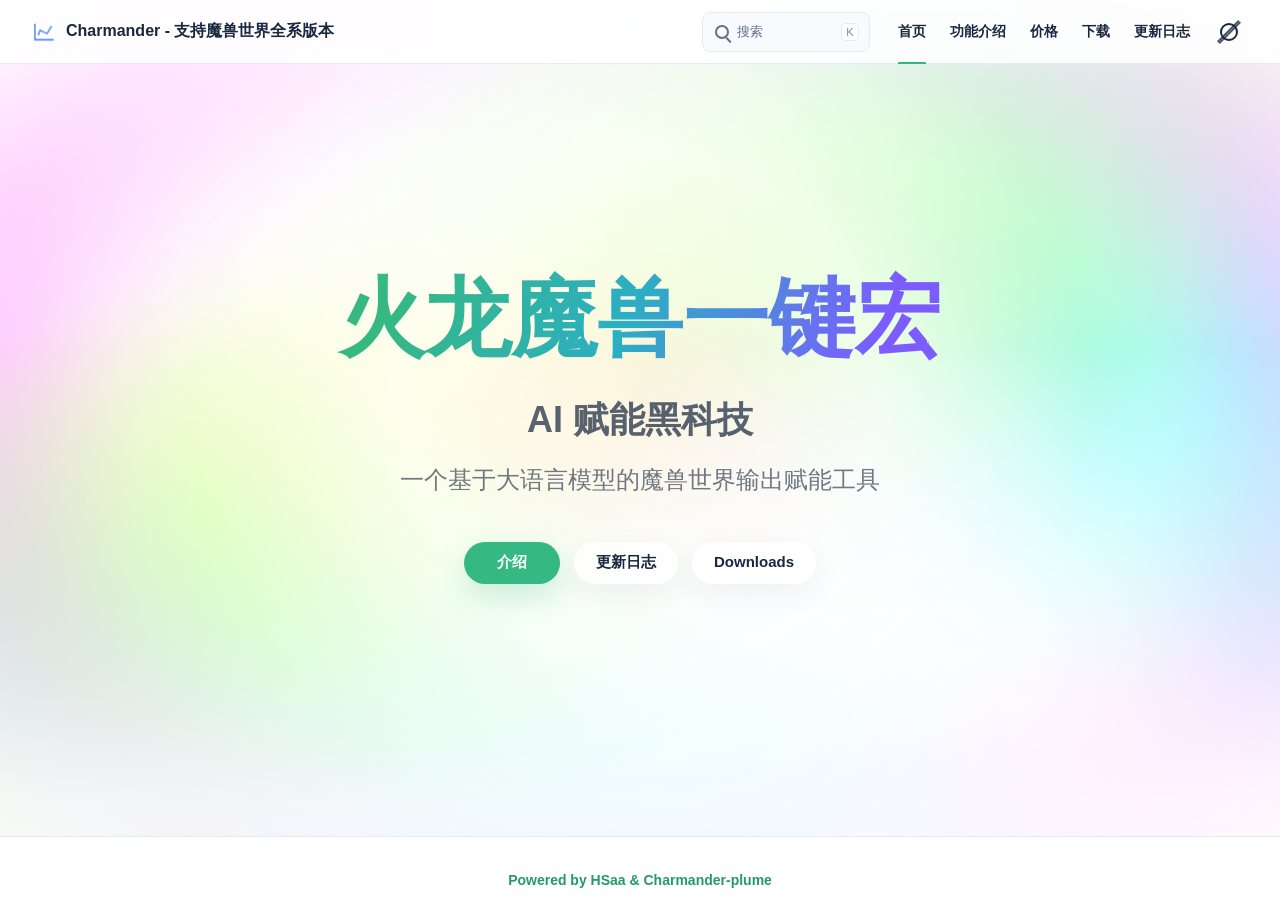
==== commit d96ea35e: "Move pricing purchase button to merchant panel" ====
--- a/index.html
+++ b/index.html
@@ -42,7 +42,7 @@
         }
       }
     </script>
-    <link rel="stylesheet" href="./styles.css?v=20260611-3" />
+    <link rel="stylesheet" href="./styles.css?v=20260611-4" />
   </head>
   <body class="home">
     <header class="navbar">
--- a/styles.css
+++ b/styles.css
@@ -845,9 +845,17 @@
   font-size: 20px;
 }
 
+.merchant-content {
+  display: flex;
+  align-items: center;
+  justify-content: space-between;
+  gap: 18px;
+}
+
 .merchant-row {
   display: flex;
   align-items: center;
+  flex: 1 1 auto;
   flex-wrap: wrap;
   gap: 7px;
   color: #4b5565;
@@ -876,19 +884,10 @@
   font-weight: 900;
 }
 
-.shop-search-row {
-  display: flex;
-  align-items: center;
-  justify-content: space-between;
-  gap: 16px;
-}
-
 .shop-searchbar {
   display: flex;
   align-items: center;
-  flex: 1 1 auto;
   gap: 16px;
-  min-width: 0;
 }
 
 .shop-searchbar input {
@@ -1724,10 +1723,10 @@
     align-items: flex-start;
   }
 
+  .merchant-content,
   .shop-actions,
   .download-contact-list,
   .download-actions,
-  .shop-search-row,
   .shop-searchbar,
   .download-resource {
     align-items: stretch;
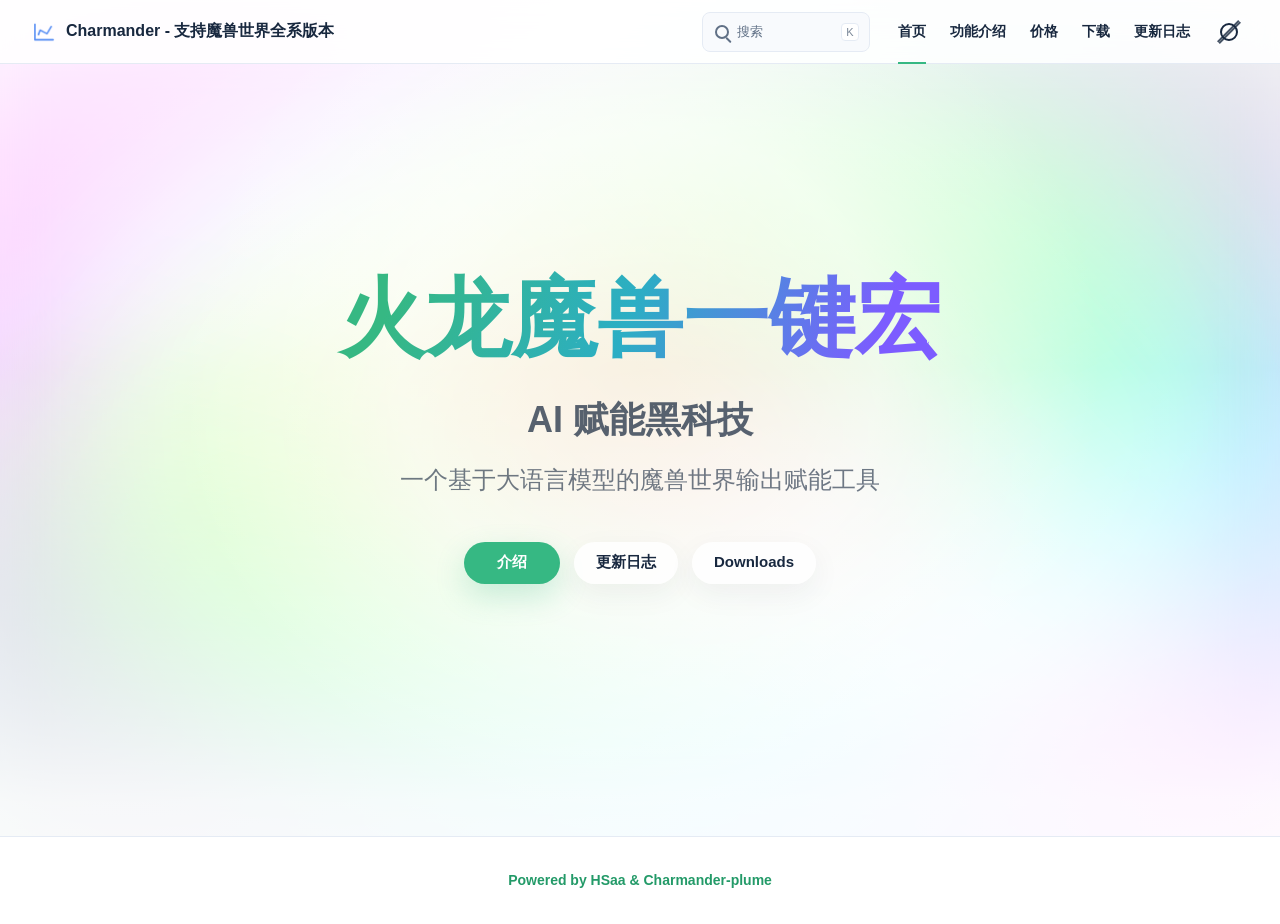
==== commit 2dc59ad9: "Restore target-style homepage background" ====
--- a/index.html
+++ b/index.html
@@ -42,7 +42,7 @@
         }
       }
     </script>
-    <link rel="stylesheet" href="./styles.css?v=20260611-4" />
+    <link rel="stylesheet" href="./styles.css?v=20260611-5" />
   </head>
   <body class="home">
     <header class="navbar">
@@ -68,7 +68,7 @@
     <main id="main">
       <section class="hero" aria-labelledby="hero-title">
         <div class="bg-filter" aria-hidden="true">
-          <canvas id="tint-plate" width="36" height="36"></canvas>
+          <canvas id="tint-plate" width="32" height="32"></canvas>
         </div>
         <div class="hero-content">
           <h1 id="hero-title">火龙魔兽一键宏</h1>
@@ -86,6 +86,6 @@
     <footer class="footer">
       <span>Powered by HSaa &amp; Charmander-plume</span>
     </footer>
-    <script src="./script.js?v=20260611-2" defer></script>
+    <script src="./script.js?v=20260611-3" defer></script>
   </body>
 </html>
--- a/styles.css
+++ b/styles.css
@@ -276,20 +276,14 @@
 }
 
 .bg-filter {
-  background:
-    radial-gradient(circle at 18% 78%, rgba(65, 216, 132, .42), transparent 34%),
-    radial-gradient(circle at 78% 35%, rgba(142, 96, 255, .34), transparent 35%),
-    radial-gradient(circle at 54% 68%, rgba(67, 169, 255, .34), transparent 38%),
-    linear-gradient(135deg, #eef7ff 0%, #fff1f8 48%, #efffee 100%);
-  animation: heroDrift 14s ease-in-out infinite alternate;
+  background: #f8fbff;
 }
 
 .bg-filter canvas {
   image-rendering: auto;
-  opacity: .92;
-  filter: blur(50px) saturate(1.34);
-  transform: scale(1.14);
-  animation: heroCanvasPulse 8s ease-in-out infinite alternate;
+  opacity: .95;
+  filter: blur(52px) saturate(1.22);
+  transform: scale(1.12);
 }
 
 .bg-filter::after {
@@ -297,8 +291,8 @@
   position: absolute;
   inset: 0;
   background:
-    radial-gradient(circle at 50% 47%, rgba(255, 255, 255, .36), rgba(255, 255, 255, .62) 31%, transparent 58%),
-    linear-gradient(180deg, rgba(255, 255, 255, .72), rgba(255, 255, 255, .08) 42%, rgba(255, 255, 255, .82) 96%);
+    radial-gradient(circle at 50% 44%, rgba(255, 255, 255, .34), rgba(255, 255, 255, .54) 30%, transparent 58%),
+    linear-gradient(180deg, rgba(255, 255, 255, .74), rgba(255, 255, 255, .1) 44%, rgba(255, 255, 255, .86) 96%);
 }
 
 .hero-content {
@@ -319,30 +313,6 @@
   -webkit-background-clip: text;
   background-clip: text;
   color: transparent;
-}
-
-@keyframes heroDrift {
-  0% {
-    background-position: 0% 0%, 100% 24%, 50% 80%, 0 0;
-    filter: hue-rotate(0deg);
-  }
-
-  100% {
-    background-position: 9% 7%, 88% 16%, 58% 70%, 0 0;
-    filter: hue-rotate(12deg);
-  }
-}
-
-@keyframes heroCanvasPulse {
-  0% {
-    opacity: .72;
-    transform: scale(1.12) translate3d(-1.5%, 1%, 0);
-  }
-
-  100% {
-    opacity: .96;
-    transform: scale(1.17) translate3d(1.5%, -1%, 0);
-  }
 }
 
 .tagline {
